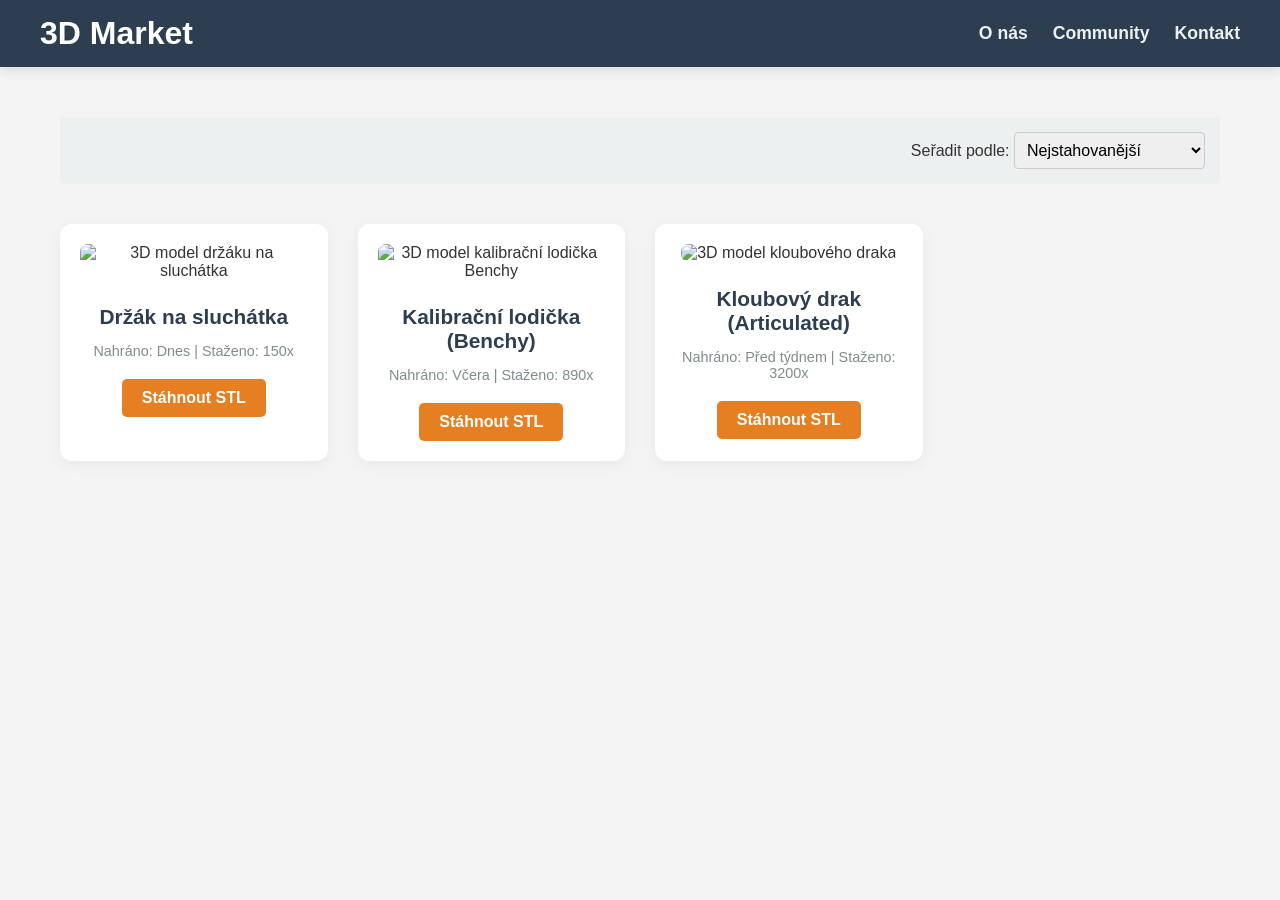
==== 3DPrinting.html @ d30cf6f7 "Add files via upload" ====
<!DOCTYPE html>
<html lang="cs">
<head>
    <meta charset="UTF-8">
    <title>3D Printing modely ke stažení | 3D Market</title>
    <meta name="description" content="Stahujte nejlepší 3D printing modely. Filtrujte podle oblíbenosti, nejnovějších a nejstahovanějších kousků pro vaši 3D tiskárnu.">
    <link rel="stylesheet" href="style.css">
</head>
<body>
<header>
    <div class="hlavni-lista">
        <a href="index.html" class="logo-odkaz"><h1>3D Market</h1></a>
        <nav>
            <ul class="navigace-menu">
                <li><a href="Onas.html">O nás</a></li>
                <li><a href="Community.html">Community</a></li>
                <li><a href="Kontakt.html">Kontakt</a></li>
            </ul>
        </nav>
    </div>
</header>

<main>
    <section class="filtry-box">
        <label for="radit">Seřadit podle:</label>
        <select name="radit" id="radit">
            <optgroup label="Popularita">
                <option value="nejstahovanejsi">Nejstahovanější</option>
                <option value="nejnavstevovanejsi">Nejvíce navštívené</option>
            </optgroup>
            <optgroup label="Čas nahrání">
                <option value="nejnovejsi">Nejnovější</option>
                <option value="nejstarsi">Nejstarší</option>
            </optgroup>
        </select>
    </section>

    <section class="modely-grid">

        <article class="model-karta">
            <img src="https://via.placeholder.com/250x150" alt="3D model držáku na sluchátka">
            <h2>Držák na sluchátka</h2>
            <p>Nahráno: Dnes | Staženo: 150x</p>
            <a href="#" class="hlavni-tlacitko">Stáhnout STL</a>
        </article>

        <article class="model-karta">
            <img src="https://via.placeholder.com/250x150" alt="3D model kalibrační lodička Benchy">
            <h2>Kalibrační lodička (Benchy)</h2>
            <p>Nahráno: Včera | Staženo: 890x</p>
            <a href="#" class="hlavni-tlacitko">Stáhnout STL</a>
        </article>

        <article class="model-karta">
            <img src="https://via.placeholder.com/250x150" alt="3D model kloubového draka">
            <h2>Kloubový drak (Articulated)</h2>
            <p>Nahráno: Před týdnem | Staženo: 3200x</p>
            <a href="#" class="hlavni-tlacitko">Stáhnout STL</a>
        </article>

    </section>
</main>
</body>
</html>
---- style.css ----
/* --- ZÁKLAD STRÁNKY --- */
body {
    font-family: Arial, sans-serif;
    margin: 0;
    padding: 0;
    background-color: #f4f4f4;
    color: #333;
    /* Zajištění patičky dole (Flexbox) */
    display: flex;
    flex-direction: column;
    min-height: 100vh;
}

main {
    max-width: 1200px;
    margin: 20px auto;
    padding: 0 20px;
    /* Natáhne hlavní obsah a odtlačí patičku úplně na dno */
    flex: 1;
    width: 100%;
    box-sizing: border-box;
}

/* --- HLAVIČKA A NAVIGACE (DESKTOP) --- */
header {
    background-color: #2c3e50;
    color: #ffffff;
    padding: 15px 40px;
    box-shadow: 0 4px 10px rgba(0,0,0,0.1);
    margin-bottom: 30px;
}
.hlavni-lista {
    display: flex;
    justify-content: space-between;
    align-items: center;
    max-width: 1200px;
    margin: 0 auto;
}
.logo-odkaz {
    color: #ffffff;
    text-decoration: none;
}
.logo-odkaz h1 {
    margin: 0;
    font-size: 2rem;
}
.navigace-menu {
    list-style: none;
    padding: 0;
    margin: 0;
    display: flex;
    align-items: center;
    gap: 25px;
}
.navigace-menu a {
    color: #ecf0f1;
    text-decoration: none;
    font-weight: bold;
    font-size: 1.1rem;
    transition: color 0.3s ease;
}
.navigace-menu a:hover {
    color: #3498db;
}

/* --- ROZBALOVACÍ MENU --- */
.dropdown { position: relative; }
.dropdown-obsah {
    display: none; position: absolute; top: 100%; left: 0;
    background-color: #ffffff; min-width: 180px;
    box-shadow: 0 8px 16px rgba(0,0,0,0.2); border-radius: 8px; z-index: 100;
}
.dropdown-obsah a { color: #333333; padding: 12px 16px; display: block; font-weight: normal; transition: background-color 0.2s ease;}
.dropdown-obsah a:hover { background-color: #f1f1f1; color: #2c3e50; }
.dropdown:hover .dropdown-obsah { display: block; }

/* --- HORIZONTÁLNÍ LIŠTA KATEGORIÍ (Pill Navigation) --- */
.kategorie-bar {
    display: flex;
    gap: 10px;
    overflow-x: auto;
    padding: 10px 0 20px 0;
    scrollbar-width: none; /* Schová posuvník ve Firefoxu */
}
.kategorie-bar::-webkit-scrollbar {
    display: none; /* Schová posuvník v Chrome/Safari */
}
.kategorie-bar a {
    background-color: #ecf0f1;
    color: #2c3e50;
    padding: 8px 18px;
    border-radius: 20px;
    text-decoration: none;
    font-size: 0.95rem;
    font-weight: bold;
    white-space: nowrap; /* Zabrání zalomení textu pod sebe */
    transition: all 0.3s ease;
}
.kategorie-bar a:hover {
    background-color: #bdc3c7;
}
.kategorie-bar a.aktivni {
    background-color: #2c3e50;
    color: white;
}

/* --- TLAČÍTKA --- */
.hlavni-tlacitko {
    background-color: #e67e22;
    color: white;
    padding: 10px 20px;
    text-decoration: none;
    font-weight: bold;
    border-radius: 5px;
    transition: background-color 0.3s;
    display: inline-block;
}
.hlavni-tlacitko:hover { background-color: #d35400; }

/* --- VYHLEDÁVAČ A FILTRY --- */
.vyhledavac-box { margin: 20px 0; }
.vyhledavac-box input[type="search"] { padding: 10px; width: 300px; border: 1px solid #ccc; border-radius: 4px; }
.vyhledavac-box button { padding: 10px 20px; background-color: #2c3e50; color: white; border: none; border-radius: 4px; cursor: pointer; transition: background-color 0.3s; }
.vyhledavac-box button:hover { background-color: #34495e; }
.filtry-box { background-color: #ecf0f1; padding: 15px; margin-bottom: 20px; border-radius: 5px; text-align: right; }
.filtry-box select { padding: 8px; font-size: 1rem; border-radius: 4px; border: 1px solid #ccc; }

/* --- MODERNÍ MŘÍŽKA MODELŮ --- */
.modely-grid { display: grid; grid-template-columns: repeat(auto-fill, minmax(260px, 1fr)); gap: 30px; padding: 20px 0; }
.model-karta { background: #ffffff; box-shadow: 0 4px 15px rgba(0, 0, 0, 0.05); border-radius: 12px; padding: 20px; text-align: center; transition: all 0.3s ease; }
.model-karta:hover { transform: translateY(-10px); box-shadow: 0 15px 30px rgba(0, 0, 0, 0.15); }
.model-karta img { max-width: 100%; border-radius: 8px; margin-bottom: 15px; }
.model-karta h2 { font-size: 1.3rem; margin: 10px 0; color: #2c3e50; font-weight: 600; }
.model-karta p { color: #7f8c8d; font-size: 0.9rem; margin-bottom: 20px; }

/* --- PATIČKA --- */
footer {
    background-color: #2c3e50;
    color: white;
    text-align: center;
    padding: 15px 0;
    width: 100%;
}

/* --- MOBILY --- */
@media (max-width: 768px) {
    .hlavni-lista { flex-direction: column; text-align: center; }
    .navigace-menu { flex-direction: column; gap: 15px; margin-top: 15px; }
    .vyhledavac-box input[type="search"] { width: 100%; margin-bottom: 10px; }
    .filtry-box { text-align: center; }
}
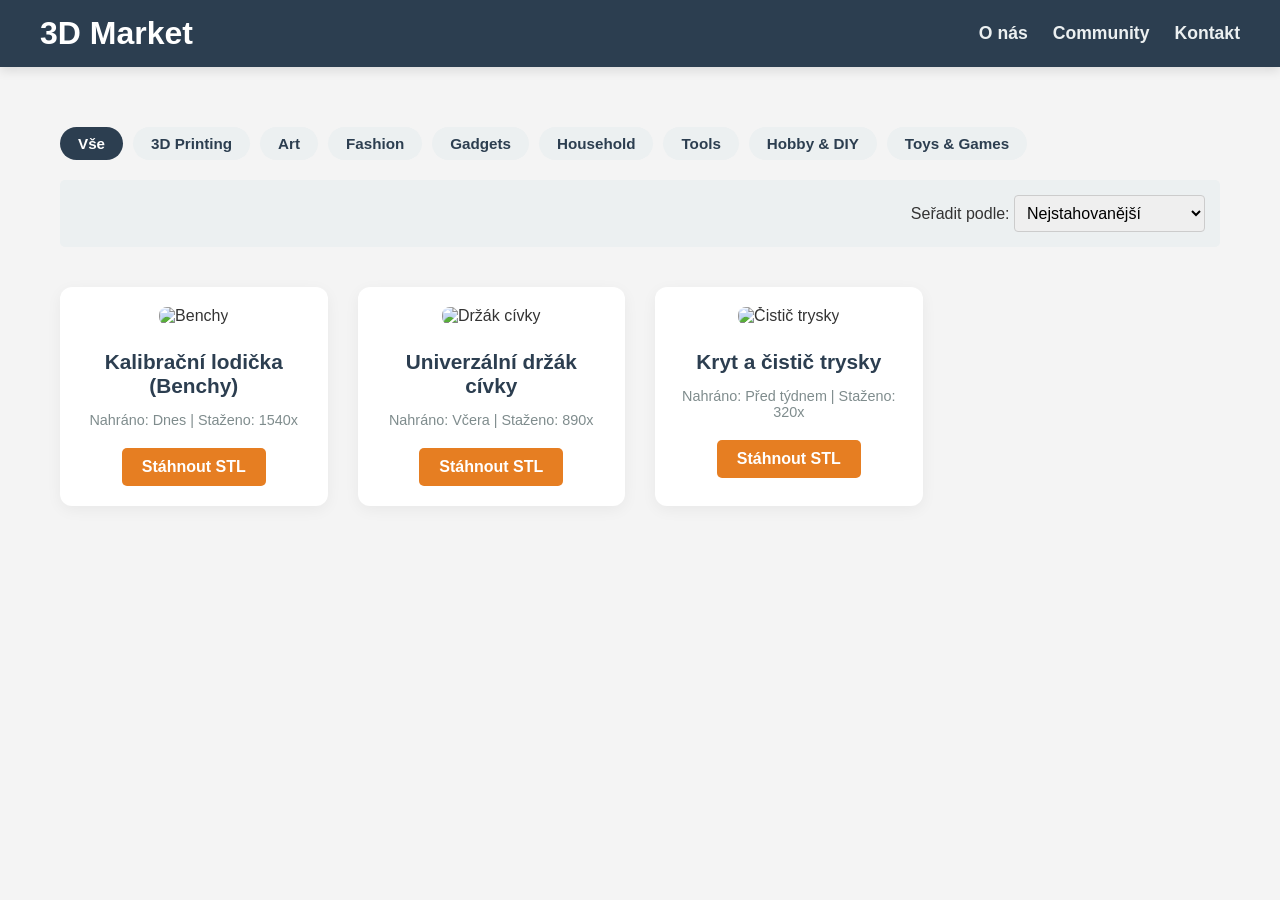
==== commit 2985b501: "Initial commit - 3D Market website with all pages and styles" ====
--- a/3DPrinting.html
+++ b/3DPrinting.html
@@ -1,64 +1,73 @@
-<!DOCTYPE html>
-<html lang="cs">
-<head>
-    <meta charset="UTF-8">
-    <title>3D Printing modely ke stažení | 3D Market</title>
-    <meta name="description" content="Stahujte nejlepší 3D printing modely. Filtrujte podle oblíbenosti, nejnovějších a nejstahovanějších kousků pro vaši 3D tiskárnu.">
-    <link rel="stylesheet" href="style.css">
-</head>
-<body>
-<header>
-    <div class="hlavni-lista">
-        <a href="index.html" class="logo-odkaz"><h1>3D Market</h1></a>
-        <nav>
-            <ul class="navigace-menu">
-                <li><a href="Onas.html">O nás</a></li>
-                <li><a href="Community.html">Community</a></li>
-                <li><a href="Kontakt.html">Kontakt</a></li>
-            </ul>
-        </nav>
-    </div>
-</header>
-
-<main>
-    <section class="filtry-box">
-        <label for="radit">Seřadit podle:</label>
-        <select name="radit" id="radit">
-            <optgroup label="Popularita">
-                <option value="nejstahovanejsi">Nejstahovanější</option>
-                <option value="nejnavstevovanejsi">Nejvíce navštívené</option>
-            </optgroup>
-            <optgroup label="Čas nahrání">
-                <option value="nejnovejsi">Nejnovější</option>
-                <option value="nejstarsi">Nejstarší</option>
-            </optgroup>
-        </select>
-    </section>
-
-    <section class="modely-grid">
-
-        <article class="model-karta">
-            <img src="https://via.placeholder.com/250x150" alt="3D model držáku na sluchátka">
-            <h2>Držák na sluchátka</h2>
-            <p>Nahráno: Dnes | Staženo: 150x</p>
-            <a href="#" class="hlavni-tlacitko">Stáhnout STL</a>
-        </article>
-
-        <article class="model-karta">
-            <img src="https://via.placeholder.com/250x150" alt="3D model kalibrační lodička Benchy">
-            <h2>Kalibrační lodička (Benchy)</h2>
-            <p>Nahráno: Včera | Staženo: 890x</p>
-            <a href="#" class="hlavni-tlacitko">Stáhnout STL</a>
-        </article>
-
-        <article class="model-karta">
-            <img src="https://via.placeholder.com/250x150" alt="3D model kloubového draka">
-            <h2>Kloubový drak (Articulated)</h2>
-            <p>Nahráno: Před týdnem | Staženo: 3200x</p>
-            <a href="#" class="hlavni-tlacitko">Stáhnout STL</a>
-        </article>
-
-    </section>
-</main>
-</body>
+<!DOCTYPE html>
+<html lang="cs">
+<head>
+    <meta charset="UTF-8">
+    <title>3D Printing modely ke stažení | 3D Market</title>
+    <meta name="description" content="Stahujte nejlepší 3D printing modely. Filtrujte podle oblíbenosti, nejnovějších a nejstahovanějších kousků pro vaši 3D tiskárnu.">
+    <link rel="stylesheet" href="style.css">
+</head>
+<body>
+<header>
+    <div class="hlavni-lista">
+        <a href="index.html" class="logo-odkaz"><h1>3D Market</h1></a>
+        <nav>
+            <ul class="navigace-menu">
+                <li><a href="Onas.html">O nás</a></li>
+                <li><a href="Community.html">Community</a></li>
+                <li><a href="Kontakt.html">Kontakt</a></li>
+            </ul>
+        </nav>
+    </div>
+</header>
+
+<main>
+    <div class="kategorie-bar">
+    <a href="#" class="aktivni">Vše</a>
+    <a href="3DPrinting.html">3D Printing</a>
+    <a href="Art.html">Art</a>
+    <a href="Fashion.html">Fashion</a>
+    <a href="Gadgets.html">Gadgets</a>
+    <a href="HouseHold.html">Household</a>
+    <a href="Tools.html">Tools</a>
+    <a href="Hobby.html">Hobby & DIY</a>
+    <a href="Other.html">Toys & Games</a>
+</div>
+    <section class="filtry-box">
+        <label for="radit">Seřadit podle:</label>
+        <select name="radit" id="radit">
+            <optgroup label="Popularita">
+                <option value="nejstahovanejsi">Nejstahovanější</option>
+                <option value="nejnavstevovanejsi">Nejvíce navštívené</option>
+            </optgroup>
+            <optgroup label="Čas nahrání">
+                <option value="nejnovejsi">Nejnovější</option>
+                <option value="nejstarsi">Nejstarší</option>
+            </optgroup>
+        </select>
+    </section>
+
+    <section class="modely-grid">
+
+        <div class="model-karta">
+            <img src="https://via.placeholder.com/300x200/ecf0f1/2c3e50?text=3D+Printing" alt="Benchy">
+            <h2>Kalibrační lodička (Benchy)</h2>
+            <p>Nahráno: Dnes | Staženo: 1540x</p>
+            <a href="#" class="hlavni-tlacitko">Stáhnout STL</a>
+        </div>
+        <div class="model-karta">
+            <img src="https://via.placeholder.com/300x200/ecf0f1/2c3e50?text=3D+Printing" alt="Držák cívky">
+            <h2>Univerzální držák cívky</h2>
+            <p>Nahráno: Včera | Staženo: 890x</p>
+            <a href="#" class="hlavni-tlacitko">Stáhnout STL</a>
+        </div>
+        <div class="model-karta">
+            <img src="https://via.placeholder.com/300x200/ecf0f1/2c3e50?text=3D+Printing" alt="Čistič trysky">
+            <h2>Kryt a čistič trysky</h2>
+            <p>Nahráno: Před týdnem | Staženo: 320x</p>
+            <a href="#" class="hlavni-tlacitko">Stáhnout STL</a>
+        </div>
+
+    </section>
+</main>
+</body>
 </html>
--- a/style.css
+++ b/style.css
@@ -1,151 +1,161 @@
-/* --- ZÁKLAD STRÁNKY --- */
-body {
-    font-family: Arial, sans-serif;
-    margin: 0;
-    padding: 0;
-    background-color: #f4f4f4;
-    color: #333;
-    /* Zajištění patičky dole (Flexbox) */
-    display: flex;
-    flex-direction: column;
-    min-height: 100vh;
-}
-
-main {
-    max-width: 1200px;
-    margin: 20px auto;
-    padding: 0 20px;
-    /* Natáhne hlavní obsah a odtlačí patičku úplně na dno */
-    flex: 1;
-    width: 100%;
-    box-sizing: border-box;
-}
-
-/* --- HLAVIČKA A NAVIGACE (DESKTOP) --- */
-header {
-    background-color: #2c3e50;
-    color: #ffffff;
-    padding: 15px 40px;
-    box-shadow: 0 4px 10px rgba(0,0,0,0.1);
-    margin-bottom: 30px;
-}
-.hlavni-lista {
-    display: flex;
-    justify-content: space-between;
-    align-items: center;
-    max-width: 1200px;
-    margin: 0 auto;
-}
-.logo-odkaz {
-    color: #ffffff;
-    text-decoration: none;
-}
-.logo-odkaz h1 {
-    margin: 0;
-    font-size: 2rem;
-}
-.navigace-menu {
-    list-style: none;
-    padding: 0;
-    margin: 0;
-    display: flex;
-    align-items: center;
-    gap: 25px;
-}
-.navigace-menu a {
-    color: #ecf0f1;
-    text-decoration: none;
-    font-weight: bold;
-    font-size: 1.1rem;
-    transition: color 0.3s ease;
-}
-.navigace-menu a:hover {
-    color: #3498db;
-}
-
-/* --- ROZBALOVACÍ MENU --- */
-.dropdown { position: relative; }
-.dropdown-obsah {
-    display: none; position: absolute; top: 100%; left: 0;
-    background-color: #ffffff; min-width: 180px;
-    box-shadow: 0 8px 16px rgba(0,0,0,0.2); border-radius: 8px; z-index: 100;
-}
-.dropdown-obsah a { color: #333333; padding: 12px 16px; display: block; font-weight: normal; transition: background-color 0.2s ease;}
-.dropdown-obsah a:hover { background-color: #f1f1f1; color: #2c3e50; }
-.dropdown:hover .dropdown-obsah { display: block; }
-
-/* --- HORIZONTÁLNÍ LIŠTA KATEGORIÍ (Pill Navigation) --- */
-.kategorie-bar {
-    display: flex;
-    gap: 10px;
-    overflow-x: auto;
-    padding: 10px 0 20px 0;
-    scrollbar-width: none; /* Schová posuvník ve Firefoxu */
-}
-.kategorie-bar::-webkit-scrollbar {
-    display: none; /* Schová posuvník v Chrome/Safari */
-}
-.kategorie-bar a {
-    background-color: #ecf0f1;
-    color: #2c3e50;
-    padding: 8px 18px;
-    border-radius: 20px;
-    text-decoration: none;
-    font-size: 0.95rem;
-    font-weight: bold;
-    white-space: nowrap; /* Zabrání zalomení textu pod sebe */
-    transition: all 0.3s ease;
-}
-.kategorie-bar a:hover {
-    background-color: #bdc3c7;
-}
-.kategorie-bar a.aktivni {
-    background-color: #2c3e50;
-    color: white;
-}
-
-/* --- TLAČÍTKA --- */
-.hlavni-tlacitko {
-    background-color: #e67e22;
-    color: white;
-    padding: 10px 20px;
-    text-decoration: none;
-    font-weight: bold;
-    border-radius: 5px;
-    transition: background-color 0.3s;
-    display: inline-block;
-}
-.hlavni-tlacitko:hover { background-color: #d35400; }
-
-/* --- VYHLEDÁVAČ A FILTRY --- */
-.vyhledavac-box { margin: 20px 0; }
-.vyhledavac-box input[type="search"] { padding: 10px; width: 300px; border: 1px solid #ccc; border-radius: 4px; }
-.vyhledavac-box button { padding: 10px 20px; background-color: #2c3e50; color: white; border: none; border-radius: 4px; cursor: pointer; transition: background-color 0.3s; }
-.vyhledavac-box button:hover { background-color: #34495e; }
-.filtry-box { background-color: #ecf0f1; padding: 15px; margin-bottom: 20px; border-radius: 5px; text-align: right; }
-.filtry-box select { padding: 8px; font-size: 1rem; border-radius: 4px; border: 1px solid #ccc; }
-
-/* --- MODERNÍ MŘÍŽKA MODELŮ --- */
-.modely-grid { display: grid; grid-template-columns: repeat(auto-fill, minmax(260px, 1fr)); gap: 30px; padding: 20px 0; }
-.model-karta { background: #ffffff; box-shadow: 0 4px 15px rgba(0, 0, 0, 0.05); border-radius: 12px; padding: 20px; text-align: center; transition: all 0.3s ease; }
-.model-karta:hover { transform: translateY(-10px); box-shadow: 0 15px 30px rgba(0, 0, 0, 0.15); }
-.model-karta img { max-width: 100%; border-radius: 8px; margin-bottom: 15px; }
-.model-karta h2 { font-size: 1.3rem; margin: 10px 0; color: #2c3e50; font-weight: 600; }
-.model-karta p { color: #7f8c8d; font-size: 0.9rem; margin-bottom: 20px; }
-
-/* --- PATIČKA --- */
-footer {
-    background-color: #2c3e50;
-    color: white;
-    text-align: center;
-    padding: 15px 0;
-    width: 100%;
-}
-
-/* --- MOBILY --- */
-@media (max-width: 768px) {
-    .hlavni-lista { flex-direction: column; text-align: center; }
-    .navigace-menu { flex-direction: column; gap: 15px; margin-top: 15px; }
-    .vyhledavac-box input[type="search"] { width: 100%; margin-bottom: 10px; }
-    .filtry-box { text-align: center; }
+/* --- ZÁKLAD STRÁNKY --- */
+body {
+    font-family: Arial, sans-serif;
+    margin: 0;
+    padding: 0;
+    background-color: #f4f4f4;
+    color: #333;
+    /* Zajištění patičky dole (Flexbox) */
+    display: flex;
+    flex-direction: column;
+    min-height: 100vh;
+}
+
+main {
+    max-width: 1200px;
+    margin: 20px auto;
+    padding: 0 20px;
+    /* Natáhne hlavní obsah a odtlačí patičku úplně na dno */
+    flex: 1;
+    width: 100%;
+    box-sizing: border-box;
+}
+
+/* --- HLAVIČKA A NAVIGACE (DESKTOP) --- */
+header {
+    background-color: #2c3e50;
+    color: #ffffff;
+    padding: 15px 40px;
+    box-shadow: 0 4px 10px rgba(0,0,0,0.1);
+    margin-bottom: 30px;
+}
+.hlavni-lista {
+    display: flex;
+    justify-content: space-between;
+    align-items: center;
+    max-width: 1200px;
+    margin: 0 auto;
+}
+.logo-odkaz {
+    color: #ffffff;
+    text-decoration: none;
+}
+.logo-odkaz h1 {
+    margin: 0;
+    font-size: 2rem;
+}
+.navigace-menu {
+    list-style: none;
+    padding: 0;
+    margin: 0;
+    display: flex;
+    align-items: center;
+    gap: 25px;
+}
+.navigace-menu a {
+    color: #ecf0f1;
+    text-decoration: none;
+    font-weight: bold;
+    font-size: 1.1rem;
+    transition: color 0.3s ease;
+}
+.navigace-menu a:hover {
+    color: #3498db;
+}
+
+/* --- ROZBALOVACÍ MENU --- */
+.dropdown { position: relative; }
+.dropdown-obsah {
+    display: none; position: absolute; top: 100%; left: 0;
+    background-color: #ffffff; min-width: 180px;
+    box-shadow: 0 8px 16px rgba(0,0,0,0.2); border-radius: 8px; z-index: 100;
+}
+.dropdown-obsah a { color: #333333; padding: 12px 16px; display: block; font-weight: normal; transition: background-color 0.2s ease;}
+.dropdown-obsah a:hover { background-color: #f1f1f1; color: #2c3e50; }
+.dropdown:hover .dropdown-obsah { display: block; }
+
+/* --- HORIZONTÁLNÍ LIŠTA KATEGORIÍ (Pill Navigation) --- */
+.kategorie-bar {
+    display: flex;
+    gap: 10px;
+    overflow-x: auto;
+    padding: 10px 0 20px 0;
+    scrollbar-width: none; /* Schová posuvník ve Firefoxu */
+}
+.kategorie-bar::-webkit-scrollbar {
+    display: none; /* Schová posuvník v Chrome/Safari */
+}
+.kategorie-bar a {
+    background-color: #ecf0f1;
+    color: #2c3e50;
+    padding: 8px 18px;
+    border-radius: 20px;
+    text-decoration: none;
+    font-size: 0.95rem;
+    font-weight: bold;
+    white-space: nowrap; /* Zabrání zalomení textu pod sebe */
+    transition: all 0.3s ease;
+}
+.kategorie-bar a:hover {
+    background-color: #bdc3c7;
+}
+.kategorie-bar a.aktivni {
+    background-color: #2c3e50;
+    color: white;
+}
+
+/* --- TLAČÍTKA --- */
+.hlavni-tlacitko {
+    background-color: #e67e22;
+    color: white;
+    padding: 10px 20px;
+    text-decoration: none;
+    font-weight: bold;
+    border-radius: 5px;
+    transition: background-color 0.3s;
+    display: inline-block;
+}
+.hlavni-tlacitko:hover { background-color: #d35400; }
+
+/* --- VYHLEDÁVAČ A FILTRY --- */
+.vyhledavac-box { margin: 20px 0; }
+.vyhledavac-box input[type="search"] { padding: 10px; width: 300px; border: 1px solid #ccc; border-radius: 4px; }
+.vyhledavac-box button { padding: 10px 20px; background-color: #2c3e50; color: white; border: none; border-radius: 4px; cursor: pointer; transition: background-color 0.3s; }
+.vyhledavac-box button:hover { background-color: #34495e; }
+.filtry-box { background-color: #ecf0f1; padding: 15px; margin-bottom: 20px; border-radius: 5px; text-align: right; }
+.filtry-box select { padding: 8px; font-size: 1rem; border-radius: 4px; border: 1px solid #ccc; }
+
+/* --- MODERNÍ MŘÍŽKA MODELŮ --- */
+.modely-grid { display: grid; grid-template-columns: repeat(auto-fill, minmax(260px, 1fr)); gap: 30px; padding: 20px 0; max-width: 1200px; margin: 0 auto; }
+.model-karta { background: #ffffff; box-shadow: 0 4px 15px rgba(0, 0, 0, 0.05); border-radius: 12px; padding: 20px; text-align: center; transition: all 0.3s ease; }
+.model-karta:hover { transform: translateY(-10px); box-shadow: 0 15px 30px rgba(0, 0, 0, 0.15); }
+.model-karta img { max-width: 100%; border-radius: 8px; margin-bottom: 15px; }
+.model-karta h2 { font-size: 1.3rem; margin: 10px 0; color: #2c3e50; font-weight: 600; }
+.model-karta p { color: #7f8c8d; font-size: 0.9rem; margin-bottom: 20px; }
+
+/* --- SOCIÁLNÍ MEDIA IKONY --- */
+.socialni-ikona {
+    transition: transform 0.3s ease, filter 0.3s ease;
+    display: inline-block;
+}
+.socialni-ikona:hover {
+    transform: scale(1.1);
+    filter: brightness(1.2);
+}
+
+/* --- PATIČKA --- */
+footer {
+    background-color: #2c3e50;
+    color: white;
+    text-align: center;
+    padding: 15px 0;
+    width: 100%;
+}
+
+/* --- MOBILY --- */
+@media (max-width: 768px) {
+    .hlavni-lista { flex-direction: column; text-align: center; }
+    .navigace-menu { flex-direction: column; gap: 15px; margin-top: 15px; }
+    .vyhledavac-box input[type="search"] { width: 100%; margin-bottom: 10px; }
+    .filtry-box { text-align: center; }
 }
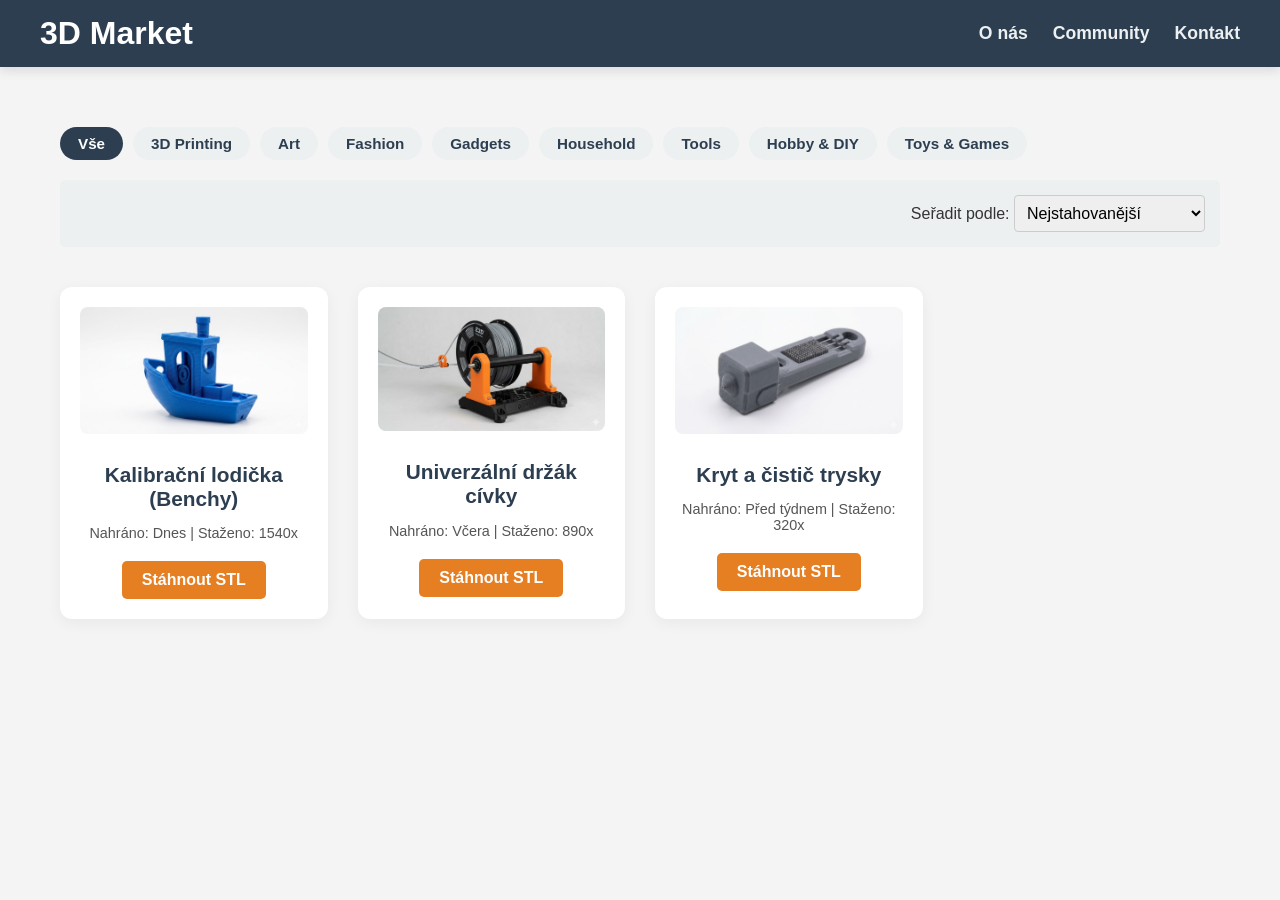
==== commit 9331b00c: "Fix: Improve contrast for Lighthouse - changed .model-karta p color to #555555" ====
--- a/3DPrinting.html
+++ b/3DPrinting.html
@@ -49,19 +49,19 @@
     <section class="modely-grid">
 
         <div class="model-karta">
-            <img src="https://via.placeholder.com/300x200/ecf0f1/2c3e50?text=3D+Printing" alt="Benchy">
+            <img src="3dprinting3.jpg" alt="Benchy">
             <h2>Kalibrační lodička (Benchy)</h2>
             <p>Nahráno: Dnes | Staženo: 1540x</p>
             <a href="#" class="hlavni-tlacitko">Stáhnout STL</a>
         </div>
         <div class="model-karta">
-            <img src="https://via.placeholder.com/300x200/ecf0f1/2c3e50?text=3D+Printing" alt="Držák cívky">
+            <img src="3dprinting2.jpg" alt="Držák cívky">
             <h2>Univerzální držák cívky</h2>
             <p>Nahráno: Včera | Staženo: 890x</p>
             <a href="#" class="hlavni-tlacitko">Stáhnout STL</a>
         </div>
         <div class="model-karta">
-            <img src="https://via.placeholder.com/300x200/ecf0f1/2c3e50?text=3D+Printing" alt="Čistič trysky">
+            <img src="3dprinting1.jpg" alt="Čistič trysky">
             <h2>Kryt a čistič trysky</h2>
             <p>Nahráno: Před týdnem | Staženo: 320x</p>
             <a href="#" class="hlavni-tlacitko">Stáhnout STL</a>
--- a/style.css
+++ b/style.css
@@ -131,7 +131,7 @@
 .model-karta:hover { transform: translateY(-10px); box-shadow: 0 15px 30px rgba(0, 0, 0, 0.15); }
 .model-karta img { max-width: 100%; border-radius: 8px; margin-bottom: 15px; }
 .model-karta h2 { font-size: 1.3rem; margin: 10px 0; color: #2c3e50; font-weight: 600; }
-.model-karta p { color: #7f8c8d; font-size: 0.9rem; margin-bottom: 20px; }
+.model-karta p { color: #555555; font-size: 0.9rem; margin-bottom: 20px; }
 
 /* --- SOCIÁLNÍ MEDIA IKONY --- */
 .socialni-ikona {
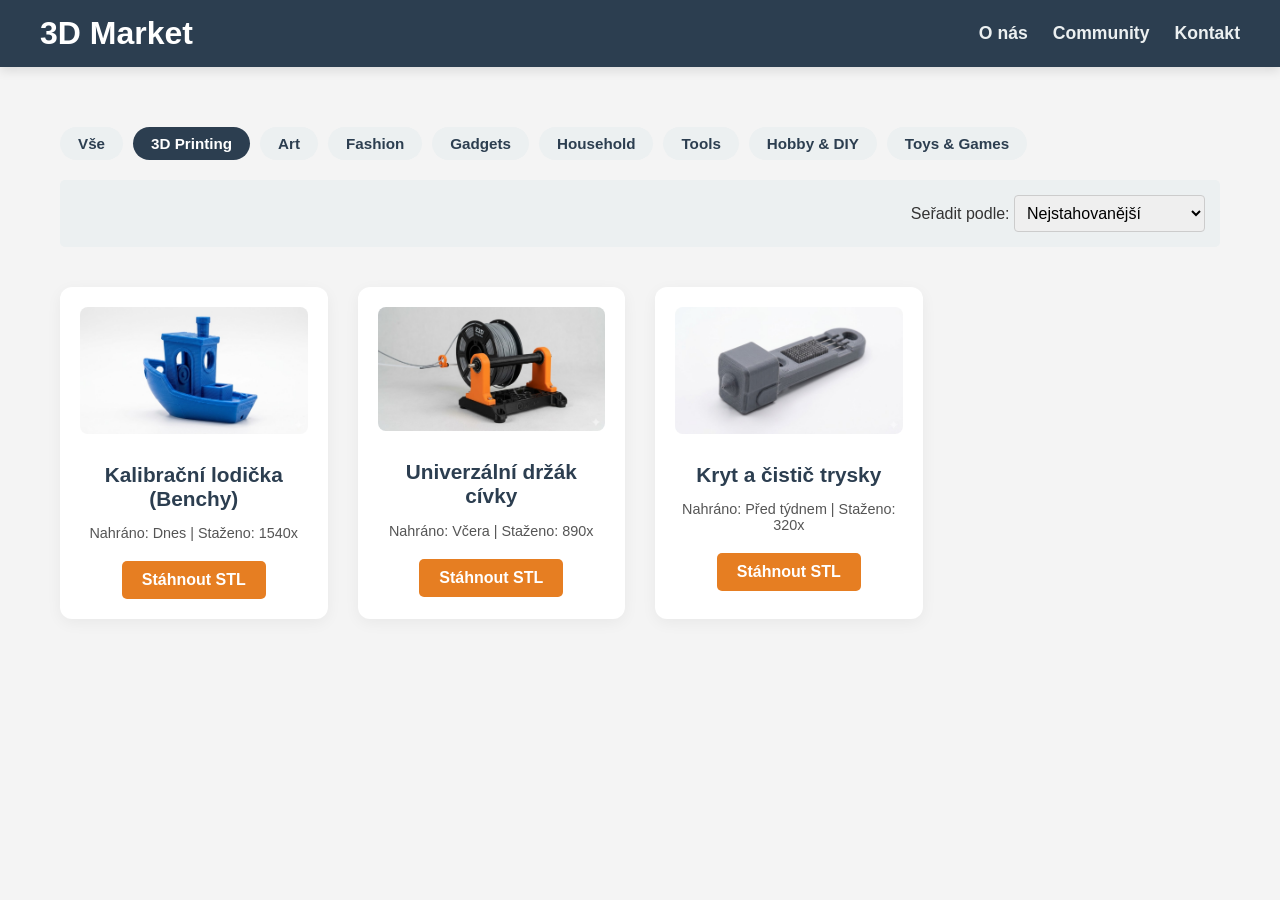
==== commit b6b204b2: "Update 3DPrinting.html" ====
--- a/3DPrinting.html
+++ b/3DPrinting.html
@@ -1,6 +1,15 @@
 <!DOCTYPE html>
 <html lang="cs">
 <head>
+    <!-- Google tag (gtag.js) -->
+    <script async src="https://www.googletagmanager.com/gtag/js?id=G-V1ENLRH5XX"></script>
+    <script>
+        window.dataLayer = window.dataLayer || [];
+        function gtag(){dataLayer.push(arguments);}
+        gtag('js', new Date());
+
+        gtag('config', 'G-V1ENLRH5XX');
+    </script>
     <meta charset="UTF-8">
     <title>3D Printing modely ke stažení | 3D Market</title>
     <meta name="description" content="Stahujte nejlepší 3D printing modely. Filtrujte podle oblíbenosti, nejnovějších a nejstahovanějších kousků pro vaši 3D tiskárnu.">
@@ -22,8 +31,8 @@
 
 <main>
     <div class="kategorie-bar">
-    <a href="#" class="aktivni">Vše</a>
-    <a href="3DPrinting.html">3D Printing</a>
+    <a href="index.html" >Vše</a>
+    <a href="3DPrinting.html" class="aktivni">3D Printing</a>
     <a href="Art.html">Art</a>
     <a href="Fashion.html">Fashion</a>
     <a href="Gadgets.html">Gadgets</a>
@@ -49,19 +58,19 @@
     <section class="modely-grid">
 
         <div class="model-karta">
-            <img src="3dprinting3.jpg" alt="Benchy">
+            <img src="3dprinting3.jpg" alt="Benchy" loading="lazy">
             <h2>Kalibrační lodička (Benchy)</h2>
             <p>Nahráno: Dnes | Staženo: 1540x</p>
             <a href="#" class="hlavni-tlacitko">Stáhnout STL</a>
         </div>
         <div class="model-karta">
-            <img src="3dprinting2.jpg" alt="Držák cívky">
+            <img src="3dprinting2.jpg" alt="Držák cívky" loading="lazy">
             <h2>Univerzální držák cívky</h2>
             <p>Nahráno: Včera | Staženo: 890x</p>
             <a href="#" class="hlavni-tlacitko">Stáhnout STL</a>
         </div>
         <div class="model-karta">
-            <img src="3dprinting1.jpg" alt="Čistič trysky">
+            <img src="3dprinting1.jpg" alt="Čistič trysky" loading="lazy">
             <h2>Kryt a čistič trysky</h2>
             <p>Nahráno: Před týdnem | Staženo: 320x</p>
             <a href="#" class="hlavni-tlacitko">Stáhnout STL</a>
@@ -70,4 +79,4 @@
     </section>
 </main>
 </body>
-</html>+</html>
